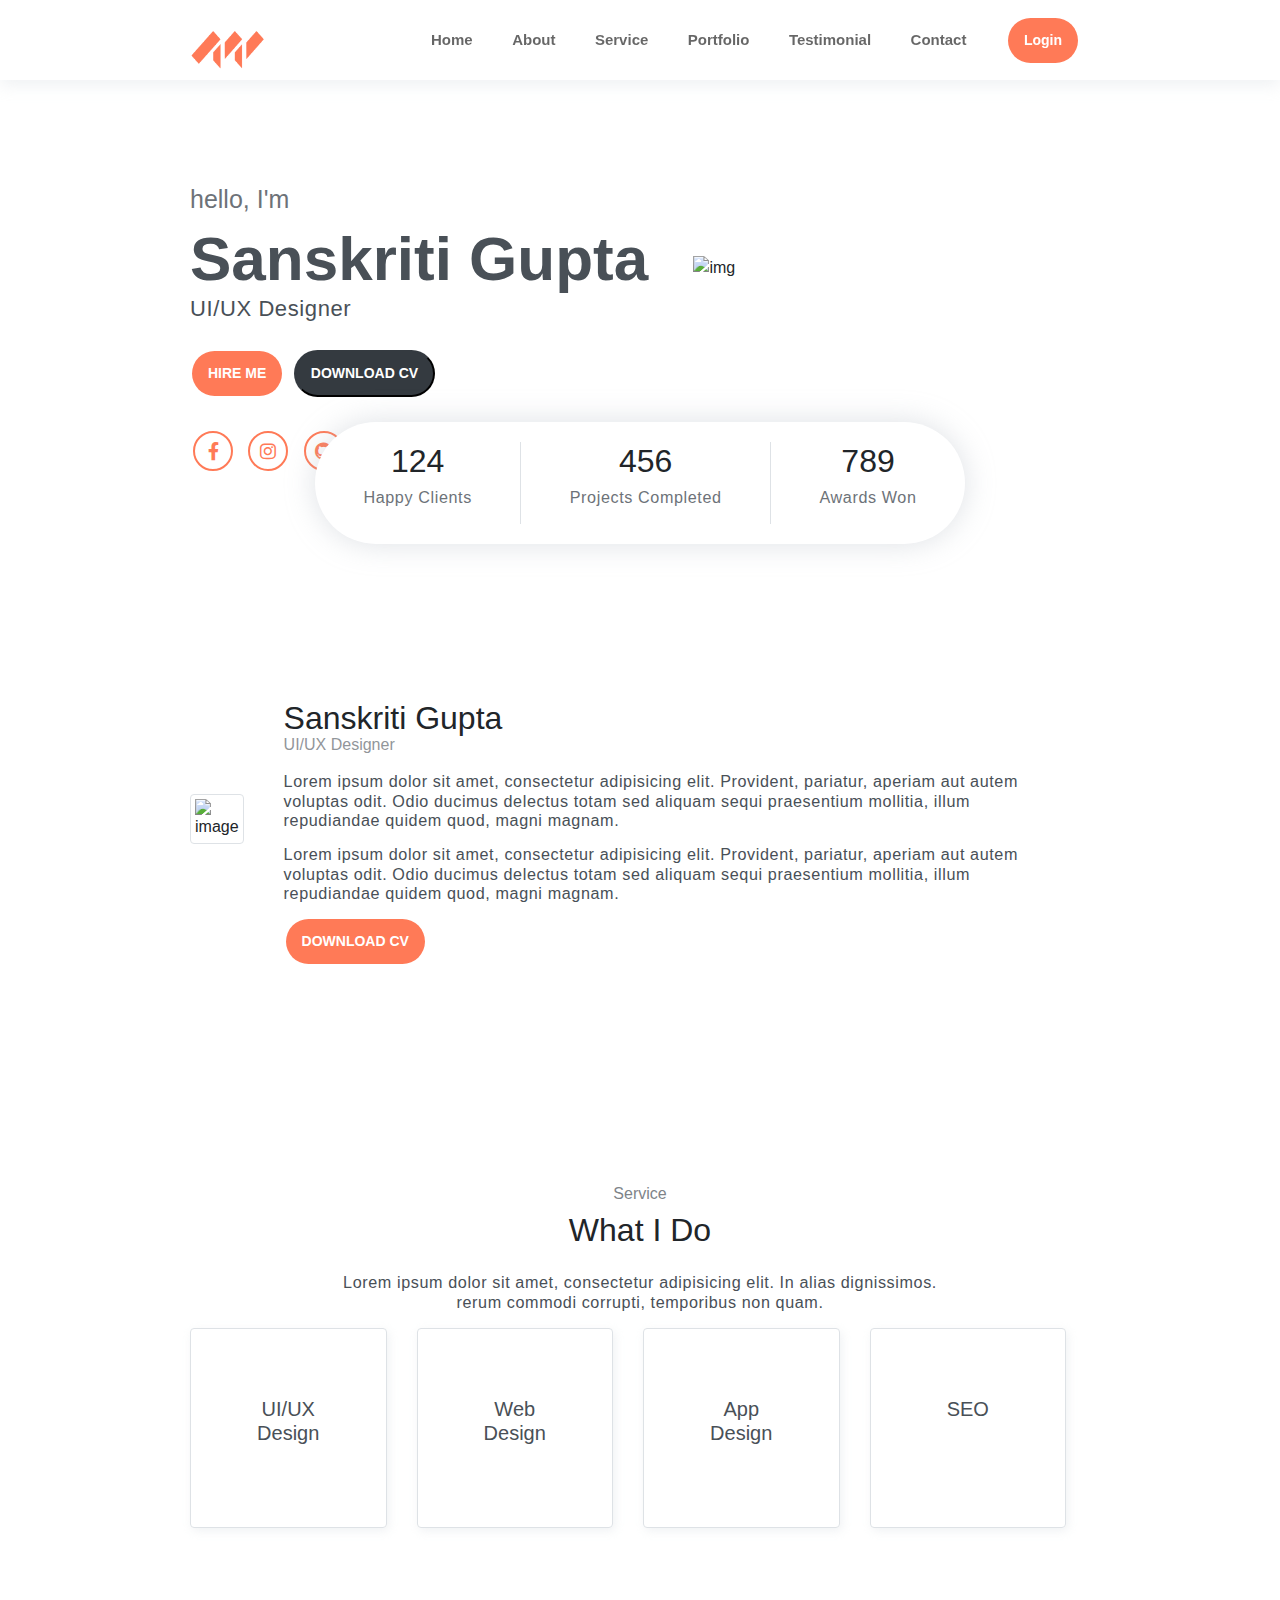
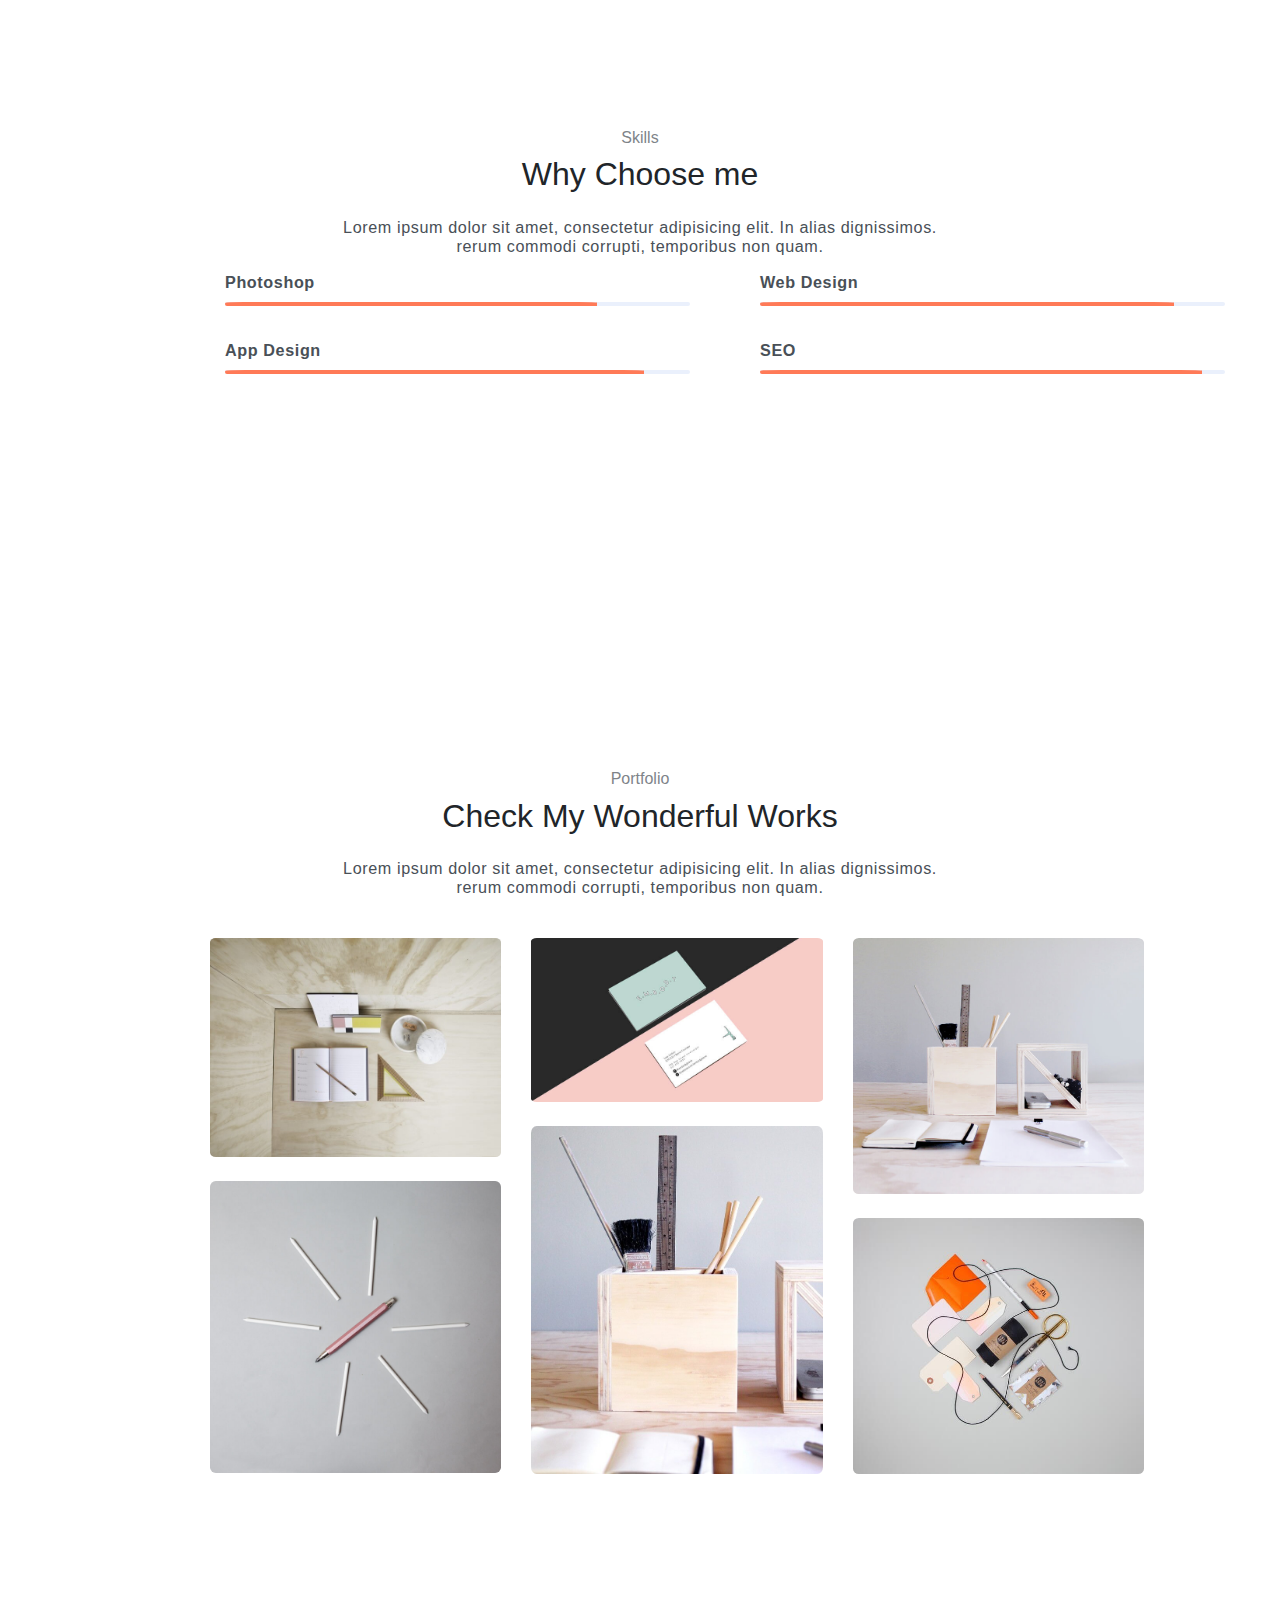
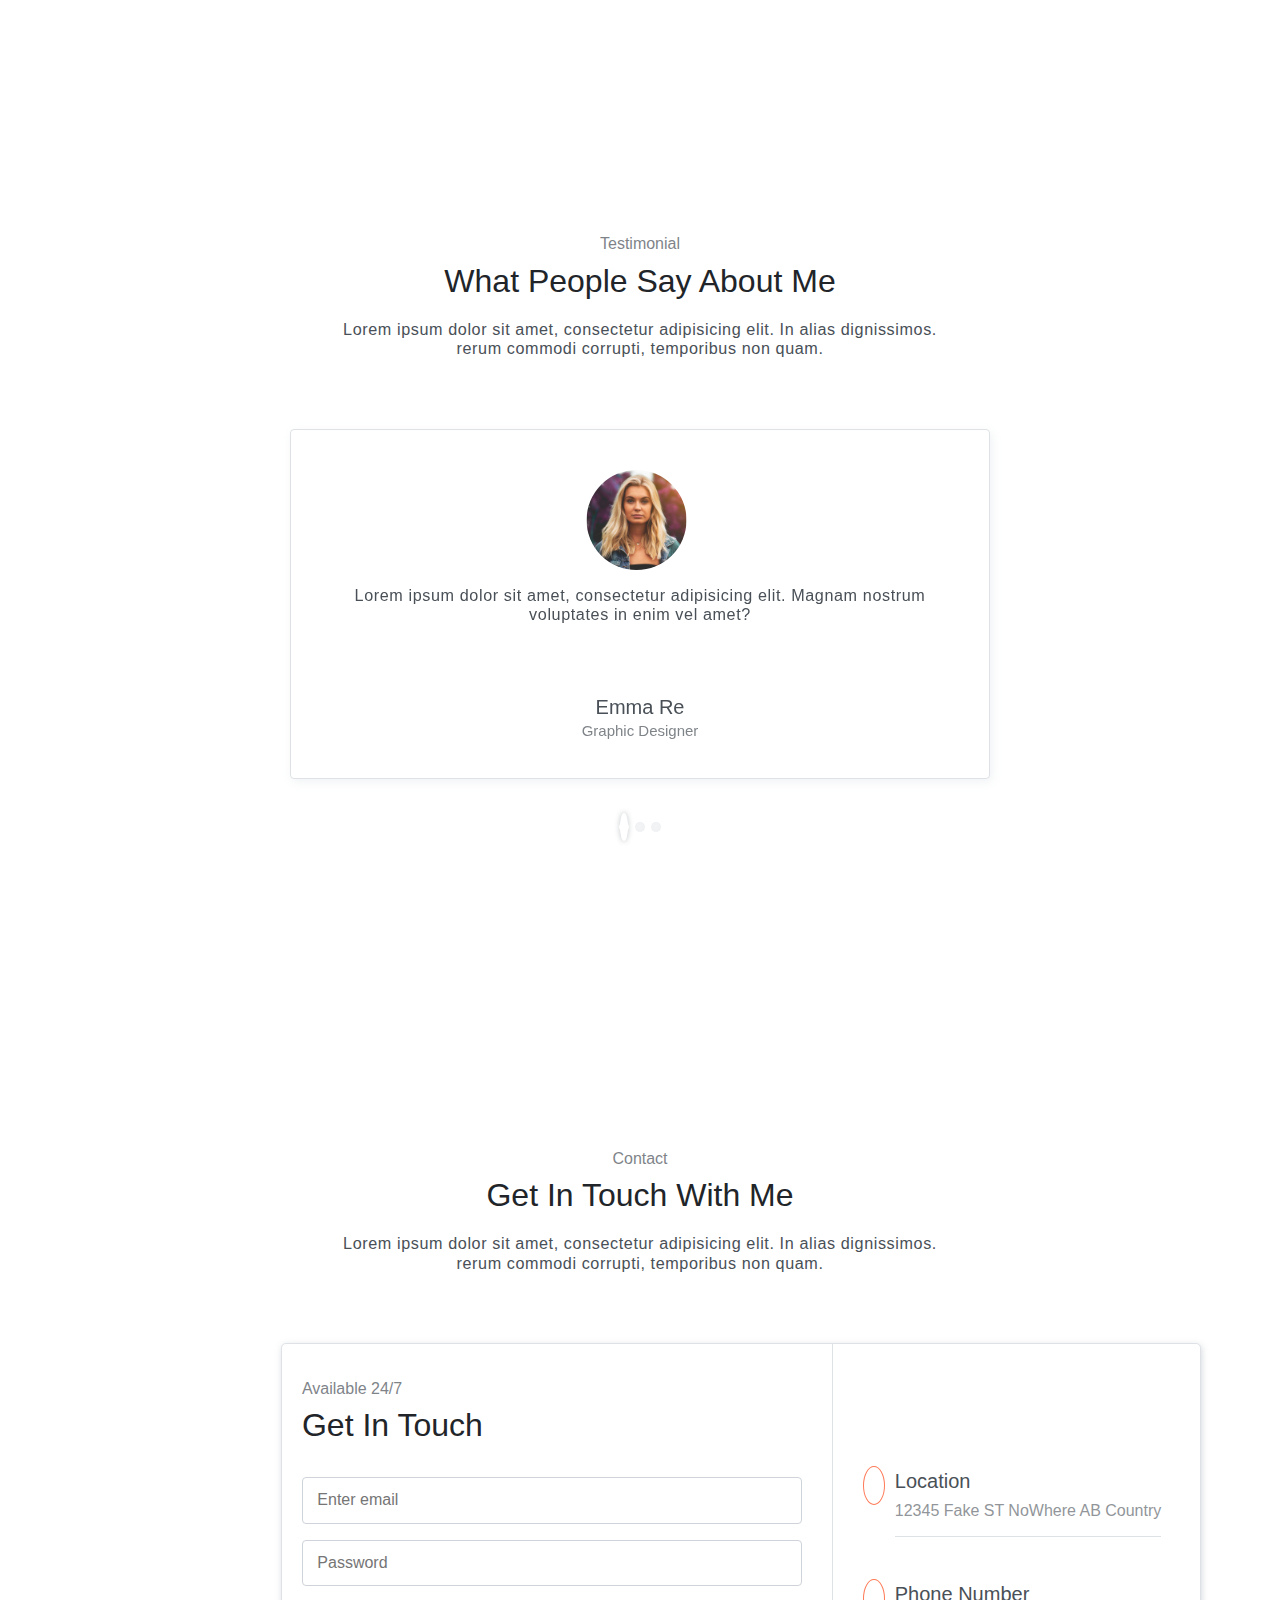
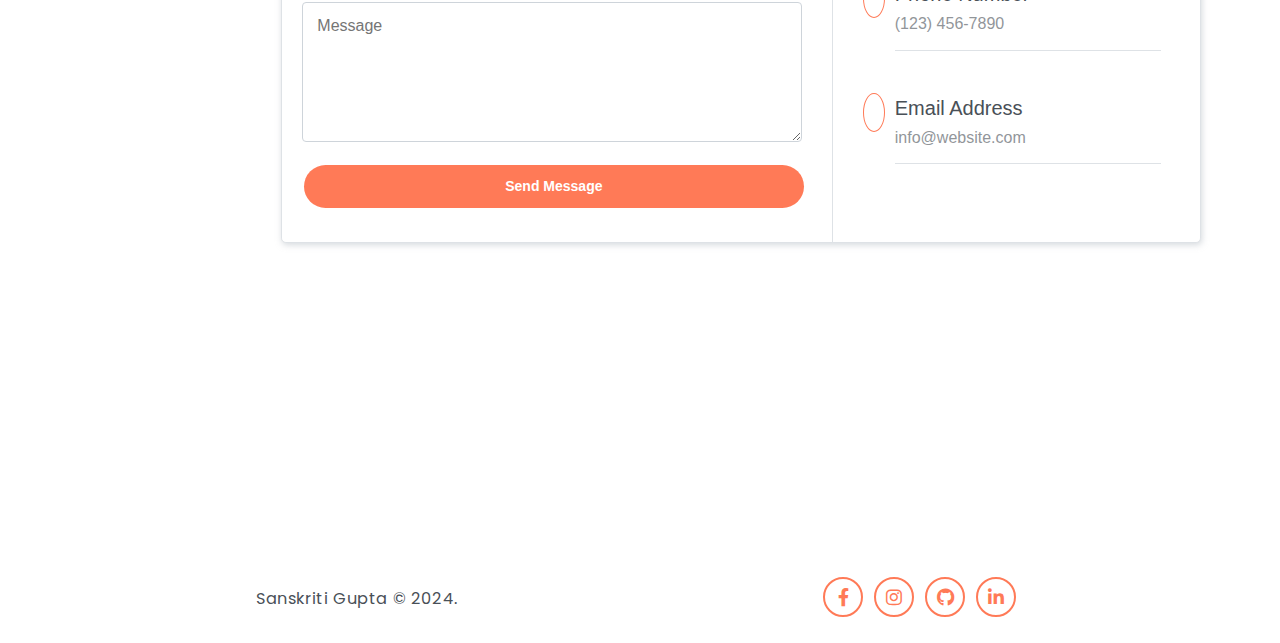
==== index.html @ a4358831 "Add files via upload" ====
<!DOCTYPE html>
<html lang="en">
    <head>
        <meta charset="UTF-8">
        <meta name="viewport" content="width=device-width, initial-scale=1.0">
        <title>Home</title>
        <link rel="stylesheet" href="styles.css">
        <link rel="stylesheet" href="https://cdnjs.cloudflare.com/ajax/libs/font-awesome/6.0.0-beta3/css/all.min.css">
        <link rel="stylesheet" href="themify-icons/css/themify-icons.css">             
        <link rel="stylesheet" href="https://stackpath.bootstrapcdn.com/bootstrap/4.5.2/css/bootstrap.min.css">
        <link rel="stylesheet" href="https://fonts.googleapis.com/css2?family=Poppins:wght@400;700&display=swap">
    </head>

    <body id="home">
        <!--navbar-->
        <header class="nav fixed-top box">
            <div id="container">
                <a href="#">
                    <img id="logo" alt="logo" src="logo.png">
                </a> 
                <nav id="navbar">
                    <ul>
                        <li><a  href="#home">Home</a></li>
                        <li><a id="nav-link" href="#about">About</a></li>
                        <li><a id="nav-link" href="#service">Service</a></li>
                        <li><a id="nav-link" href="#portfolio">Portfolio</a></li>
                        <li><a id="nav-link" href="#testimonial">Testimonial</a></li>
                        <li><a id="nav-link" href="#contact">Contact</a></li>
                        <li><a id="nav-link" href="login"><button id="button">Login</button></a></li>
                    </ul>
                </nav>
            </div>
        </header>

        <div class="header" class="home navbar">
            <div id="container">
                <div id="infos">
                    <h6 id="subtitle">hello, I'm<br></h6>
                    <h1 id="name">Sanskriti Gupta<br></h1>
                    <p id="occupation" style="text-align: left;">UI/UX Designer</p>

                    <div id="buttons-home">
                        <button id="button"><a href="#" style="text-decoration: none;">HIRE ME</a></button>
                        <button id="download"><a href="#" style="text-decoration: none;">DOWNLOAD CV</a></button>
                    </div>
                    <div id="socials">
                        <a class="social-item" href="https://www.facebook.com" target="_blank"><i class="fab fa-facebook-f"></i></a>
                        <a class="social-item" href="https://www.instagram.com" target="_blank"><i class="fab fa-instagram"></i></a>
                        <a class="social-item" href="https://www.github.com" target="_blank"><i class="fab fa-github"></i></a>
                        <a class="social-item" href="https://www.linkedin.com" target="_blank"><i class="fab fa-linkedin-in"></i></a>
                    </div>
                </div>

                <div id="man">
                    <img src="C:\Users\sansk\OneDrive\Desktop\portfolio\man.svg" alt="img">
                </div>
            </div>

            <div id="widgets">
                <div id="widget-item">
                    <h2>124</h2>
                    <p style="opacity: 0.8;">Happy Clients</p>
                </div>

                <div id="widget-item">
                    <h2>456</h2>
                    <p style="opacity: 0.8;">Projects Completed</p>
                </div>

                <div id="widget-item">
                    <h2>789</h2>
                    <p style="opacity: 0.8;">Awards Won</p>
                </div>
            </div>
        </div>    

        <!--abput section-->
        <section id="about" class="section">
            <div id="container-about">
                <img id="my-pic" src="C:\Users\sansk\Downloads\cute cat.jpeg" alt="image">
                <div id="intro">
                    <h2>Sanskriti Gupta</h2>
                    <h6>UI/UX Designer</h6>
                    <p id="para">Lorem ipsum dolor sit amet, consectetur adipisicing elit. Provident, pariatur, aperiam aut autem
                         voluptas odit. Odio ducimus delectus totam sed aliquam sequi praesentium mollitia, illum repudiandae quidem quod, magni magnam.<br></p>
                    <p id="para">Lorem ipsum dolor sit amet, consectetur adipisicing elit. Provident, pariatur, aperiam aut autem
                         voluptas odit. Odio ducimus delectus totam sed aliquam sequi praesentium mollitia, illum repudiandae quidem quod, magni magnam.</p>
                    <button id="button">DOWNLOAD CV</button>
                </div>
            </div>
           
        </section>

        <!--service section-->
        <section id="service">
            <h6 id="subtitle-two" style="text-align:center">Service</h6>
            <h2>What I Do</h2>
            <p>Lorem ipsum dolor sit amet, consectetur adipisicing elit. In alias dignissimos.<br>
                rerum commodi corrupti, temporibus non quam.</p>
                <div id="container-service">
                    <div class="design-card">
                        <i class="design-logo ti-crown"></i>
                        <h5>UI/UX Design</h5>
                    </div>
                
                    <div class="design-card">
                        <i class="design-logo ti-desktop"></i>
                        <h5>Web Design</h5>
                    </div>
                
                    <div class="design-card">
                        <i class="design-logo ti-mobile"></i>
                        <h5>App Design</h5>
                    </div>
                
                    <div class="design-card">
                        <i class="design-logo ti-bar-chart"></i>
                        <h5>SEO</h5>
                    </div>
                </div>
                
            <h6 id="subtitle-two" style="text-align:center">Skills</h6>            
            <h2>Why Choose me</h2>
            <p id="why-choose">Lorem ipsum dolor sit amet, consectetur adipisicing elit. In alias dignissimos.<br>
                rerum commodi corrupti, temporibus non quam.</p>
            <!--progress bar-->
            <div id="row-one">
                <div id="photoshop">
                    <p>Photoshop</p>
                    <div class="progress-container">
                        <div class="progress-bar-one"></div>
                    </div>
                </div>
                <div id="webdesign">
                    <p>Web Design</p>
                    <div class="progress-container">
                        <div class="progress-bar-two"></div>
                    </div>
                </div>                
            </div>
            <div id="row-two">
                <div id="appdesign">
                    <p>App Design</p>
                    <div class="progress-container">
                        <div class="progress-bar-three"></div>
                    </div>
                </div>
                <div id="seo-2">
                    <p>SEO</p>
                    <div class="progress-container">
                        <div class="progress-bar-four"></div>
                    </div>
                </div> 
            </div>
        </section>

        <!--portfolio section-->
        <section id="portfolio">
            <h6 id="subtitle-two" style="text-align:center">Portfolio</h6>
            <h2>Check My Wonderful Works</h2>
            <p>Lorem ipsum dolor sit amet, consectetur adipisicing elit. In alias dignissimos.<br>
                rerum commodi corrupti, temporibus non quam.</p>
            
            <div id="row">
                <div id="col-one">
                    <img id="pic-one" src="folio-1.jpg">
                    <img id="pic-two" src="folio-2.jpg">
                </div>
                <div id="col-two">
                    <img id="pic-three" src="folio-3.jpg">
                    <img id="pic-four" src="folio-4.jpg">
                </div>
                <div id="col-three">
                    <img id="pic-five" src="folio-5.jpg">
                    <img id="pic-six" src="folio-6.jpg">
                </div>
            </div>
        </section>

        <!--Testimonial Section-->
        <section id="testimonial">
            <h6 id="subtitle-two" style="text-align: center;">Testimonial</h6>
            <h2>What People Say About Me</h2>
            <p>Lorem ipsum dolor sit amet, consectetur adipisicing elit. In alias dignissimos.<br>
                rerum commodi corrupti, temporibus non quam.</p>
            <div id="feedback-box">
                <div id="carouselExampleIndicators" class="carousel slide" data-ride="carousel">
                    <!--Indicators-->
                    <ol class="carousel-indicators">
                        <li data-target="#carouselExampleIndicators" data-slide-to="0" class="active"></li>
                        <li data-target="#carouselExampleIndicators" data-slide-to="1"></li>
                        <li data-target="#carouselExampleIndicators" data-slide-to="2"></li>
                    </ol>  
                    <!-- Wrapper for slides -->
                    <div class="carousel-inner">
                        <div class="carousel-item active">
                            <img class="d-block" src="avatar-1.jpg" alt="First slide">
                            <p>Lorem ipsum dolor sit amet, consectetur adipisicing elit. Magnam nostrum<br>
                            voluptates in enim vel amet?</p>
                            <h5 style="text-align: center;">Emma Re</h5>
                            <h6 id="subtitle-two" style="text-align: center;">Graphic Designer</h6> 
                        </div>
                        <div class="carousel-item">
                            <img class="d-block" src="avatar-2.jpg" alt="Second slide">
                            <p>Lorem ipsum dolor sit amet, consectetur adipisicing elit. Magnam nostrum<br>
                                voluptates in enim vel amet?</p>
                            <h5 style="text-align: center;">James Bert</h5>
                            <h6 id="subtitle-two" style="text-align: center;">Web Designer</h6> 

                        </div>
                        <div class="carousel-item">
                            <img class="d-block" src="avatar-3.jpg" alt="Third slide">
                            <p>Lorem ipsum dolor sit amet, consectetur adipisicing elit. Magnam nostrum<br>
                                voluptates in enim vel amet?</p>
                            <h5 style="text-align: center;">Michael Abra</h5>
                            <h6 id="subtitle-two" style="text-align: center;">Web Developer</h6>
                        </div>
                    </div>
                    <!--Controls-->
                    <a class="carousel-control-prev" href="#carouselExampleIndicators" role="button" data-slide="prev">
                        <span class="carousel-control-prev-icon" aria-hidden="true"></span>
                        <span class="sr-only">Previous</span>
                    </a>
                    <a class="carousel-control-next" href="#carouselExampleIndicators" role="button" data-slide="next">
                        <span class="carousel-control-next-icon" aria-hidden="true"></span>
                        <span class="sr-only">Next</span>
                    </a>
                 </div>
            </div>
        </section>

        <section id="contact">
            <div id="contact-container">
                <h6 id="subtitle-two" style="text-align: center;">Contact</h6>
                <h2>Get In Touch With Me</h2>
                <p>Lorem ipsum dolor sit amet, consectetur adipisicing elit. In alias dignissimos.<br>
                    rerum commodi corrupti, temporibus non quam.</p>
                <div id="two-boxes">
                    <div id="contact-form">
                        <h6 id="subtitle-two">Available 24/7</h6>
                        <h2 style="text-align: left;">Get In Touch</h2>
                        <form id="application-form">
                            <div class="form-group">
                                <label for="email"></label><br>
                                <input type="text" id="email" name="Email" required placeholder="Enter email">
                            </div>                    
                            <div class="form-group">
                                <input type="password" id="password" name="Password" required placeholder="Password">
                            </div>
                            <div class="form-group">
                                <textarea type="text" id="msg" name="Message" required placeholder="Message"></textarea>
                            </div>
                            <button id="button">Send Message</button>
                        </form>
                    </div>

                    <div id="location-box">

                        <div id="row-part-2">
                            <div>
                                <i class="location-logo ti-location-pin"></i>
                            </div>
                            <div id="sec">
                                <h5 id="text">Location</h5>
                                <h6 id="subtitle-two" style="font-weight: 400; opacity:0.6;">12345 Fake ST NoWhere AB Country</h6>
                            </div>      
                        </div>

                        <div id="row-part-2">
                            <div>
                                <i class="location-logo ti-mobile"></i>
                            </div>
                            <div id="sec">
                                <h5 id="text">Phone Number</h5>
                                <h6 id="subtitle-two" style="font-weight: 400; opacity:0.6;">(123) 456-7890</h6>
                            </div>      
                        </div>

                        <div id="row-part-2">
                            <div>
                                <i class="location-logo ti-email"></i>
                            </div>
                            <div id="sec">
                                <h5 id="text">Email Address</h5>
                                <h6 id="subtitle-two" style="font-weight: 400; opacity:0.6;">info@website.com</h6>
                            </div>      
                        </div>
                    </div>
                </div>
            </div>
                
            <div id="map">
                <iframe src="https://snazzymaps.com/embed/61257"></iframe>
            </div>    
        </section> 
        <footer id="footer">
            <div id="container">
                <p id="copyright"> Sanskriti Gupta &copy; 2024.</p>
            </div>
            <div id="socials">
                <a class="social-item" href="https://www.facebook.com" target="_blank"><i class="fab fa-facebook-f"></i></a>
                <a class="social-item" href="https://www.instagram.com" target="_blank"><i class="fab fa-instagram"></i></a>
                <a class="social-item" href="https://www.github.com" target="_blank"><i class="fab fa-github"></i></a>
                <a class="social-item" href="https://www.linkedin.com" target="_blank"><i class="fab fa-linkedin-in"></i></a>
            </div>
        </footer>
        <!-- jQuery, Popper.js, and Bootstrap JS -->
        <script src="https://code.jquery.com/jquery-3.5.1.slim.min.js"></script>
        <script src="https://cdn.jsdelivr.net/npm/@popperjs/core@2.5.3/dist/umd/popper.min.js"></script>
        <script src="https://stackpath.bootstrapcdn.com/bootstrap/4.5.2/js/bootstrap.min.js"></script>
    </body>
</html>
---- styles.css ----
*{
    box-sizing: border-box;
    padding: 0;
    margin: 0;
}
html{
    scroll-behavior: smooth;
}
body{
    background-color: #ffffffdf;
    font-family: -apple-system, BlinkMacSystemFont, "Segoe UI", Roboto, "Helvetica Neue", Arial, "Noto Sans", sans-serif, "Apple Color Emoji", "Segoe UI Emoji", "Segoe UI Symbol", "Noto Color Emoji";
    scroll-behavior: smooth;
    font-weight: 400;
    color: #495057;
    overflow-x: hidden;
}
::-webkit-scrollbar{
    width: 9px;
}
::-webkit-scrollbar-track{
    background-color: #dee2e6;
}
::-webkit-scrollbar-thumb{
    background: #707b85;
    border-radius: 10px;
}
a{
    color: #ff7a57;
    text-decoration: none;
    background-color: transparent;
}
#logo{
    width: 75px;
    height: 48px;
}
.nav{
    padding: 18px 0 0 0;
    min-height: 80px;
    -webkit-transition: all 0.3s;
    transition: all 0.3s;
    background: #fff;
}
.fixed-top{
    position: fixed;
    top: 0;
    right: 0;
    left: 0;
    z-index: 1030;
}
header{
    width: 100%;
    display: flex;
    justify-content: space-evenly;
}
#fixed-top{
    position: fixed;
    top: 0;
    right: 0;
    left: 0;
    z-index: 1030;
}

.box{
    box-shadow: 0 6px 15px rgba(206, 212, 218, 0.3);
}

#home{
    margin-top: 64px;
}
#container {
    width: 90%;
    height: 100%;
    padding-right: 10px;
    padding-left: 10px;
    margin-right: 180px;
    margin-left: 180px;
    /* padding-right: 15px;
    padding-left: 15px;
    margin-right: auto;
    margin-left: auto; */
    display: flex; 
    align-items: center;
    justify-content: space-between; 
    white-space: nowrap;
}
/* @media (min-width: 992px) {
    #container {
        max-width: 960px;
    }
}

@media (min-width: 768px) {
    #container {
        max-width: 720px;

    }
}
@media (max-width: 576px) {
    #container {
        max-width: 540px;
        
    }
}
@media (min-width: 1200px) {
    #container {
      max-width: 1140px;

    }
  }
  @media (max-width: 991.98px) {
    .header #container {
        -webkit-box-pack: center;
        -webkit-justify-content: center;
        -ms-flex-pack: center;
        justify-content: center;
    }
} */


#navbar {   
    display: flex; /* Use flexbox for layout */
}
#navbar li {
    margin-right: 20px; /* Adjust spacing between menu items */
    list-style: none;
    display: inline;
    justify-content: space-between;
}

#navbar li:last-child {
    margin-right: 0; /* Remove margin from last item */
}

#navbar li a {
    font-size: 15px;
    font-weight: bold;
    color: rgba(0, 0, 0, 0.6);
    text-decoration: none; /* Remove underline */
    padding: 10px; /* Adjust padding as needed */
    border-radius: 5px; /* Rounded corners */
    transition: background-color 0.3s; /* Smooth transition for hover effect */
}

#navbar li a:hover {
    color: #ff7a57; /* Text color on hover */
}

#nav-link a:active{
    color: #ff7a57;
}


#button {
    background-color: #ff7a57; /* Transparent background for button */
    border: 1px solid transparent; /* White border */
    color: #fff; /* Text color of button */
    padding: 11px 15px; /* Adjust padding as needed */
    margin: 0 2px;
    text-decoration: none; /* Remove underline */
    transition: background-color 0.3s, color 0.3s; /* Smooth transition for hover effect */    
    cursor: pointer;
    font-size: 14px;
    font-weight: bold;
    border-radius: 50px;
}
#button:hover {
    cursor: pointer;
    background-color: #ff5c31;
    border-color: #ff5224;    
    color: white; 
}
#buttons-home{
    margin-top: 18px;
}
#buttons-home a{
    color: #fff;
}
#download{
    cursor: pointer;
    font-size: 14px;
    font-weight: bold;
    border-radius: 50px;
    background-color: #343a40;
    border-color: #343a40;
    padding: 11px 15px;
}
#download:hover{
    cursor: pointer;
    background-color: #000000;  
    color: white; 
}

#subtitle{
    font-size: 25px;
    font-weight: 500;
    opacity: 0.8;
}
#name{
    margin: 0;
    font-weight: bolder;
    font-size: 62px;
}
#info p{
    margin-top: -2px;
}
#occupation{
    font-size: 22px;
    margin-bottom: 12px;
    letter-spacing: .6px;
}
h1,h1,h3,h4,h5,h6, p{
    line-height: 1.2;
    color: #495057;
}

#navbar ul {
    list-style-type: none;
    padding: 0;
}

#navbar ul li {
    display: inline;
    margin-right: 15px;
}
.nav-link {
    text-decoration: none;
    color: black;
    transition: color 0.3s;
}

.nav-link.active {
    color: #ff7a57;
}

.fab {
    font-size: 18px;
    width: 30px;
    border-radius: 50%;
    line-height: 1; /* Ensure line-height doesn't affect centering */
}
#socials{
    margin-top: 24px;
}
.social-item {
    display: inline-flex; /* Use inline-flex to keep them inline */
    justify-content: center;
    align-items: center;
    margin: 0 3px;
    color: #ff7a57;
    font-size: 24px;
    line-height: 40px;
    text-decoration: none !important;
    width: 40px; /* Diameter of the round icon box */
    height: 40px; /* Diameter of the round icon box */
    line-height: 40px;
    border-color: #ff7a57;
    border: 2px solid #ff7a57;
    border-radius: 50%;
    text-align: center;
    transition: background-color 0.3s, color 0.3s;
}
.social-item i {
    display: flex;
    justify-content: center;
    align-items: center;
    width: 100%;
    height: 100%;
  }
  
.social-item:hover {
    border: 1px solid #ff7a57;
    border-radius: 50%;
    color: #fff;
    background-color: #ff7a57;
    text-align: center;
}

#man{
    width: 100%;
    max-width: 620px;
    filter: (0 -4px 20px rgba(206, 212, 218, 0.4));
    margin-right: 250px;
    padding-left: 4%;
}
#man img{
    vertical-align: middle;
    width: 620px;
    height: 620px;
}

#widgets{
    /* position: relative;
    width: 45%;
    */
    position: relative;
    max-width: 650px;
    margin: 0 auto; 
    padding: 20px 0;
    width: 95%;
    margin-top: -50px;
    border-radius: 100px;
    display: flex;
    box-shadow: 0 0 30px rgba(173, 181, 189, 0.4);
    background-color: #fff;
    justify-content: space-between;
    align-items: center;
}
#widget-item{
    /* padding: 10px;
    margin:10px 20px; */
    flex-grow: 1;
    text-align: center;
}
#widgets #widget-item:not(:nth-child(3)) {
    border-right: 1px solid #dee2e6;
}
#widget-item{
    white-space: nowrap;
}
h2{
    text-align: center;
    font-weight: 500;
    font-size: calc(20px + (30 - 20) * ((100vw - 320px) / (1200 - 320)));
}

.section{
    position: relative;
    padding: 5rem 0;
}
#about{
    margin-top: 50px;
}
#container-about{
    width: 70%;
    height: 100%;
    padding-right: 10px;
    padding-left: 10px;
    margin-right: 180px;
    margin-left: 180px;
    display: flex; /* Use flexbox */
    justify-content: center; /* Center horizontally */
    align-items: center;
}
#my-pic{
    border-radius: 0.25rem;
    max-width: 20%;
    height: auto;
    padding: 0.25rem;
    background-color: #fff;
    border: 1px solid #dee2e6;
    border-radius: 0.25rem;
    margin-right: 16px;
}
#infos{
    margin-top: 120px;
    font-size: 34px;
    max-width: 100%;
}
#intro h2{
    text-align: left;
    margin-bottom: 8px;
    margin-top: 25px;
}
#intro{
    padding-left: 24px;
}

#intro h6{
    font-size: 16px;
    font-weight: 500;
    opacity: 0.6;
    margin-top: -10px;
    margin-bottom: 18px;
}
p{
    text-align: center;
    font-size: calc(14px + (16 - 14) * ((100vw - 320px) / (1200 - 320)));
    letter-spacing: .6px;
    margin-bottom: 28px;
}
#para{
    margin-bottom: 15px;
    text-align: left;
}
#subtitle-two{
    font-size: 16px;
    font-weight: 500;
    opacity: 0.7;   
}

#service{
    margin-top: 60px;
    margin-bottom: 100px;
}
#service h2, #portfolio h2{
    margin-bottom: 24px;
}

#container-service {
    width: 70%;
    padding-right: 10px;
    padding-left: 10px;
    margin-right: 180px;
    margin-left: 180px;
    display: flex; 
    justify-content: center; /* Center horizontally */
    text-align: center;
    gap: 30px;
}

.design-card i {
    display: block;
    font-size: 40px;
    margin-bottom: 18px;
    color: #ff7a57;
}

.design-card {
    border: 1px solid #dee2e6;
    border-radius: 0.25rem;
    -webkit-box-flex: 1;
    flex: 1 1 auto;
    width: 200px;
    height: 200px;
    padding: 50px 50px;
    box-shadow: 2px 3px 10px rgba(206, 212, 218, 0.3);
    margin-bottom: 200px;
    transition: all 0.3s;
}
.design-card:hover {
    background: #ff7a57;
    color: #fff;
}

.design-card:hover h5, 
.design-card:hover i {
    color: #fff;
}

h5 {
    font-size: 1.25em;
    font-weight: 500;
    margin-top: 10px;
}

.design-logo {
    font-size: 48px; 
    color: #ff7a57;
}


#row-one, #row-two{
    padding-left: 240px;
    display: flex;
    justify-content: flex-start;
    gap: 30px;
}
#photoshop, #webdesign, #appdesign, #seo-2{
    width: 500px;
    font-weight: 600;
    flex-wrap: wrap;
    margin-right: 55px;
    margin-left: -15px;
}
#photoshop p, #webdesign p, #appdesign p, #seo-2 p{
    text-align: left;
    margin-bottom:30px;
}
.progress-container {
    width: 100%;
    background: #eaf0fc;
    border-radius: 0.2rem;
    height: 4px;
    margin-bottom: 35px;
    overflow: hidden;
    margin-top: -20px;
}

.progress-bar-one {
    height: 10px;
    width: 80%;
    background-color: #ff7a57;
    border-radius: 5%;
    transition: width 0.5s ease;
}
.progress-bar-two {
    height: 10px;
    width: 89%;
    background-color: #ff7a57;
    border-radius: 5%;
    transition: width 0.5s ease;
}
.progress-bar-three {
    height: 10px;
    width: 90%;
    background-color: #ff7a57;
    border-radius: 5%;
}
.progress-bar-four {
    height: 10px;
    width: 95%;
    background-color: #ff7a57;
    border-radius: 5%;
    transition: width 0.5s ease;
}

#portfolio{
    margin-top: 200px;
    margin-bottom: 100px;
}
img {
    vertical-align: middle;
    border-style: none;
}
#row{
    display: flex;
    margin-left: 200px;
    width: 73%;   
    gap:10px;
}
#col-one, #col-two, #col-three{
    flex: 0 0 33.33333%;
    max-width: 100%;
    overflow: hidden;
    padding-right: 10px;
    padding-left: 10px;
}

#pic-one, #pic-two, #pic-three, #pic-four, #pic-five, #pic-six{
    position: relative;
    width: 100%;
    border-radius: 2%;
    margin-top: 24px;
    margin-right: 16px;
    object-fit:contain;
}

#testimonial{
    margin-top: 200px;
    margin-bottom: 100px;
}
#testimonial p, #contact p{
    margin-top: 20px;
    margin-bottom: 70px;
}

#feedback-box{
    border: 1px solid #dee2e6;
    background: #fff;
    box-shadow: 2px 3px 10px rgba(206, 212, 218, 0.3);
    /* overflow: hidden; */
    border-radius: 0.25rem;
    max-width: 700px;
    height: 350px;
    margin: 10px auto;
    padding: 20px 15px;
}
h3{
    margin-bottom: 3px;
    font-size: 20px;
    font-weight: 500;
    text-align: center;
}
ol{
    list-style-type: none;
}
.carousel-item img{
    width: 15%;    
    transform: translate(280%,20%);
    border-radius: 50%;
    object-fit: cover;
    margin-bottom: 36px;
}
#subtitle-two
.carousel-item h5{
    margin-top: 45px;
}
.carousel-item h6{
    margin-top: -5px;
    font-size: 15px !important;
    opacity: .8;
}
.carousel-item.active,
.carousel-item-next,
.carousel-item-prev {
  display: block;
}
.carousel-control-prev,
  .carousel-control-next {
    display: none !important;
  } 
#carouselExampleIndicators .carousel-indicators li {
    flex: 0 1 auto;
    cursor: pointer;
    border-radius: 50%;
    width: 10px;
    height: 10px;
    box-shadow: inset 1px 1px 10px rgba(173, 181, 189, 0.3), inset -1px -1px 7px rgba(173, 181, 189, 0.3);;
}
#carouselExampleIndicators .carousel-indicators.active {
    opacity: .1;
}
#carouselExampleIndicators .carousel-indicators li.active {
    box-shadow: 0 0 5px rgba(108, 117, 125, 0.3);
}
#carouselExampleIndicators .carousel-indicators {
    bottom: -110px;
    border: 20px;    
}
#two-boxes{
    margin: 30px 0 30px 18%;
    display: flex;
    border: 1px solid #dee2e6;
    box-shadow: 1px 2px 6px rgba(173, 181, 189, 0.5);
    border-radius: 0.3rem;
    background: #fff; 
    max-width: 1000px;
    height: 500px;
}
#contact-form{
    border-right: 1px solid #dee2e6;
    padding: 35px 30px 0 20px;
    width: 60%;
}

#application-form input, textarea{
    padding: 0.65rem 0.9rem;
    border: 1px solid #ced4da;
    border-radius: 0.25rem;    
    width: 100%;
    line-height: 1.5;
    height: calc(1.5em + 1.3rem + 2px);
    background-color: #fff;
}
textarea{
    height: 140px;
}

#application-form button {
    width: 100%;
    border: none;
    outline: none;
}
 #map {
    position: relative;
    bottom: 0;
    left: 0;
    width: 100%;
    z-index: -300;
    padding: 0px;
    border-width: 0px;
    margin: 0px;
    margin-top: -300px;
    overflow: hidden;
    touch-action: pan-x pan-y;
    cursor: url(https://maps.gstatic.com/mapfiles/openhand_8_8.cur), default;
    margin-bottom: -458px;
  }
    
  #map iframe {
    width: 100%;
    height: 500px;
    border: 0;
  }

#contact{
    margin-top: 200px;
    margin-bottom: 10px;
}
#location-box{
    padding: 130px 20px;
}
#row-part-2{
    display: flex;
    margin-bottom: 50px;
}
#text{
    margin-top: -5px;
}
#sec{
    border-bottom: 1px solid #dee2e6;
    padding-bottom: 8px;
    width: 100%;
}
.location-logo{
    color: #ff7a57;
    border-radius: 50%;
    border: 1px solid #ff7a57;
    padding: 10px;
    margin: 0 10px 10px 10px;
}
#footer{
    background-color: #fff;
    height: 90px;
    transform: translateY(490%);
    display: flex;
}
footer #copyright{
    margin: 45px 15%;
    font-family: 'Poppins', sans-serif;
}
footer #socials{
    display: flex;
    max-width: 210px;
    margin-left: auto;
    margin-right: 20%;
}
footer .social-item{
    margin-right: 8px;
}



/* Responsive styles */
@media (max-width: 768px) {
    #row{
        margin: 10px auto;
    }
    #logo{
        transform: translateX(40%);
    }
    .nav {
        flex-direction: column;
        align-items: flex-start;
    }

    #navbar {
        display: none;
    }

    .header {
        flex-direction: column;
    }

    #man img {
        width: 100%;
        height: auto;
    }
    #container-about{
        display: contents;
    }
    #my-pic{
        max-width:70%;
        padding-left: 20px;
    }
    #container-service {
        flex-direction: column;
    }

    .design-card {
        margin-bottom: 20px;
    }

    #row-one, #row-two {
        flex-direction: column;
        transform: translateX(-25%);
    }

    #row {
        flex-direction: column;
    }

    #row-part-2 {
        flex-direction: column;
        align-items: center;
    }
}

@media (max-width: 767.98px) {
    .header #widgets {
      padding: 10px;
      margin-top: -32px;
    }
    .header #widgets #widget-item h2 {
      font-size: 20px;
    }
    .header #widgets #widget-item p {
      font-size: 13px;
    }
  }
  

@media (max-width: 480px) {
    .nav {
        padding: 10px;
    }

    #navbar ul {
        gap: 5px;
    }

    #button {
        padding: 5px 10px;
    }

    .header {
        padding: 20px;
    }

    #container-service, #row-one, #row-two, #row {
        flex-direction: column;
        /* align-items: center; */
    }
    .design-card {
        width: 100%;
        margin-bottom: 15px;
    }

    #container-about, #two-boxes {
        flex-direction: column;
        /* align-items: center; */
    }

    #my-pic, #location-box {
        width: 100%;
        text-align: center;
    }

    #intro, #contact-form {
        width: 100%;
    }
}


@media (max-width: 991.98px) {
    #two-boxes{
        /* margin: 30px 0 30px 18%; */
        padding: 35px 0 0 20px;
        width: 80%;
        display: flex;
        border: 1px solid #dee2e6;
        box-shadow: 1px 2px 6px rgba(173, 181, 189, 0.5);
        border-radius: 0.3rem;
        background: #fff; 
        height: 500px;
    }
    #contact {
      -webkit-box-orient: vertical;
      -webkit-box-direction: normal;
      -webkit-flex-direction: column;
          -ms-flex-direction: column;
              flex-direction: column;
      
    }
    #contact #contact-form {
      margin: 0 0 20px 0;
      padding: 0;
      border-right: 0;
    }
    #contact #location-box {
      display: none;
    }
    #contact-container{
        margin: 20px auto;
    }
  }
  
  #contact-container{
    width: 90%;
    height: 100%;
    padding-right: 15px;
    padding-left: 15px;
    margin-right: auto;
    margin-left: auto; 
    white-space: nowrap;
  }


  @media (max-width: 768px) {
    #infos {
        padding-left: 1.5rem !important;
    }
}

@media (max-width: 768px) {
    #infos {
        -webkit-box-flex: 0;
        -webkit-flex: 0 0 75%;
        -ms-flex: 0 0 75%;
        flex: 0 0 75%;
        max-width: 75%;
    }
}

section {
    position: relative;
    padding: 5rem 0;
}
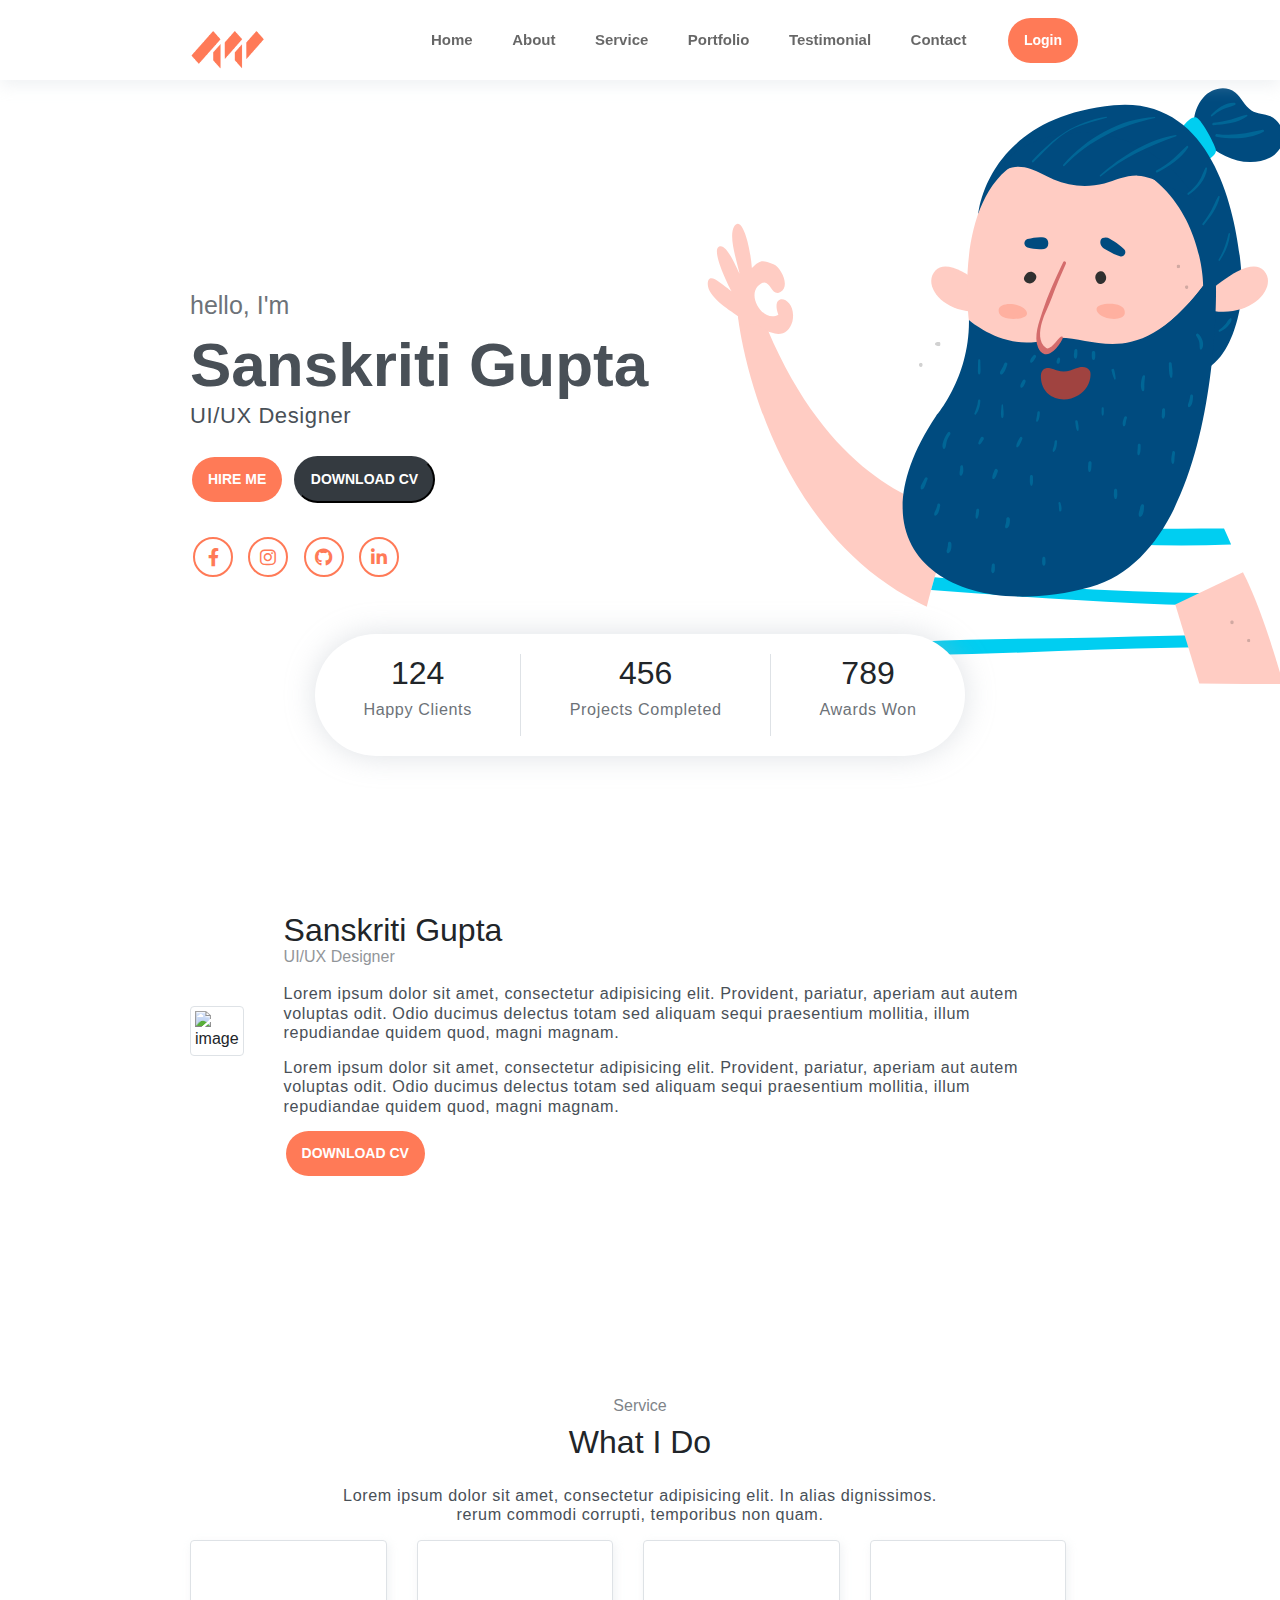
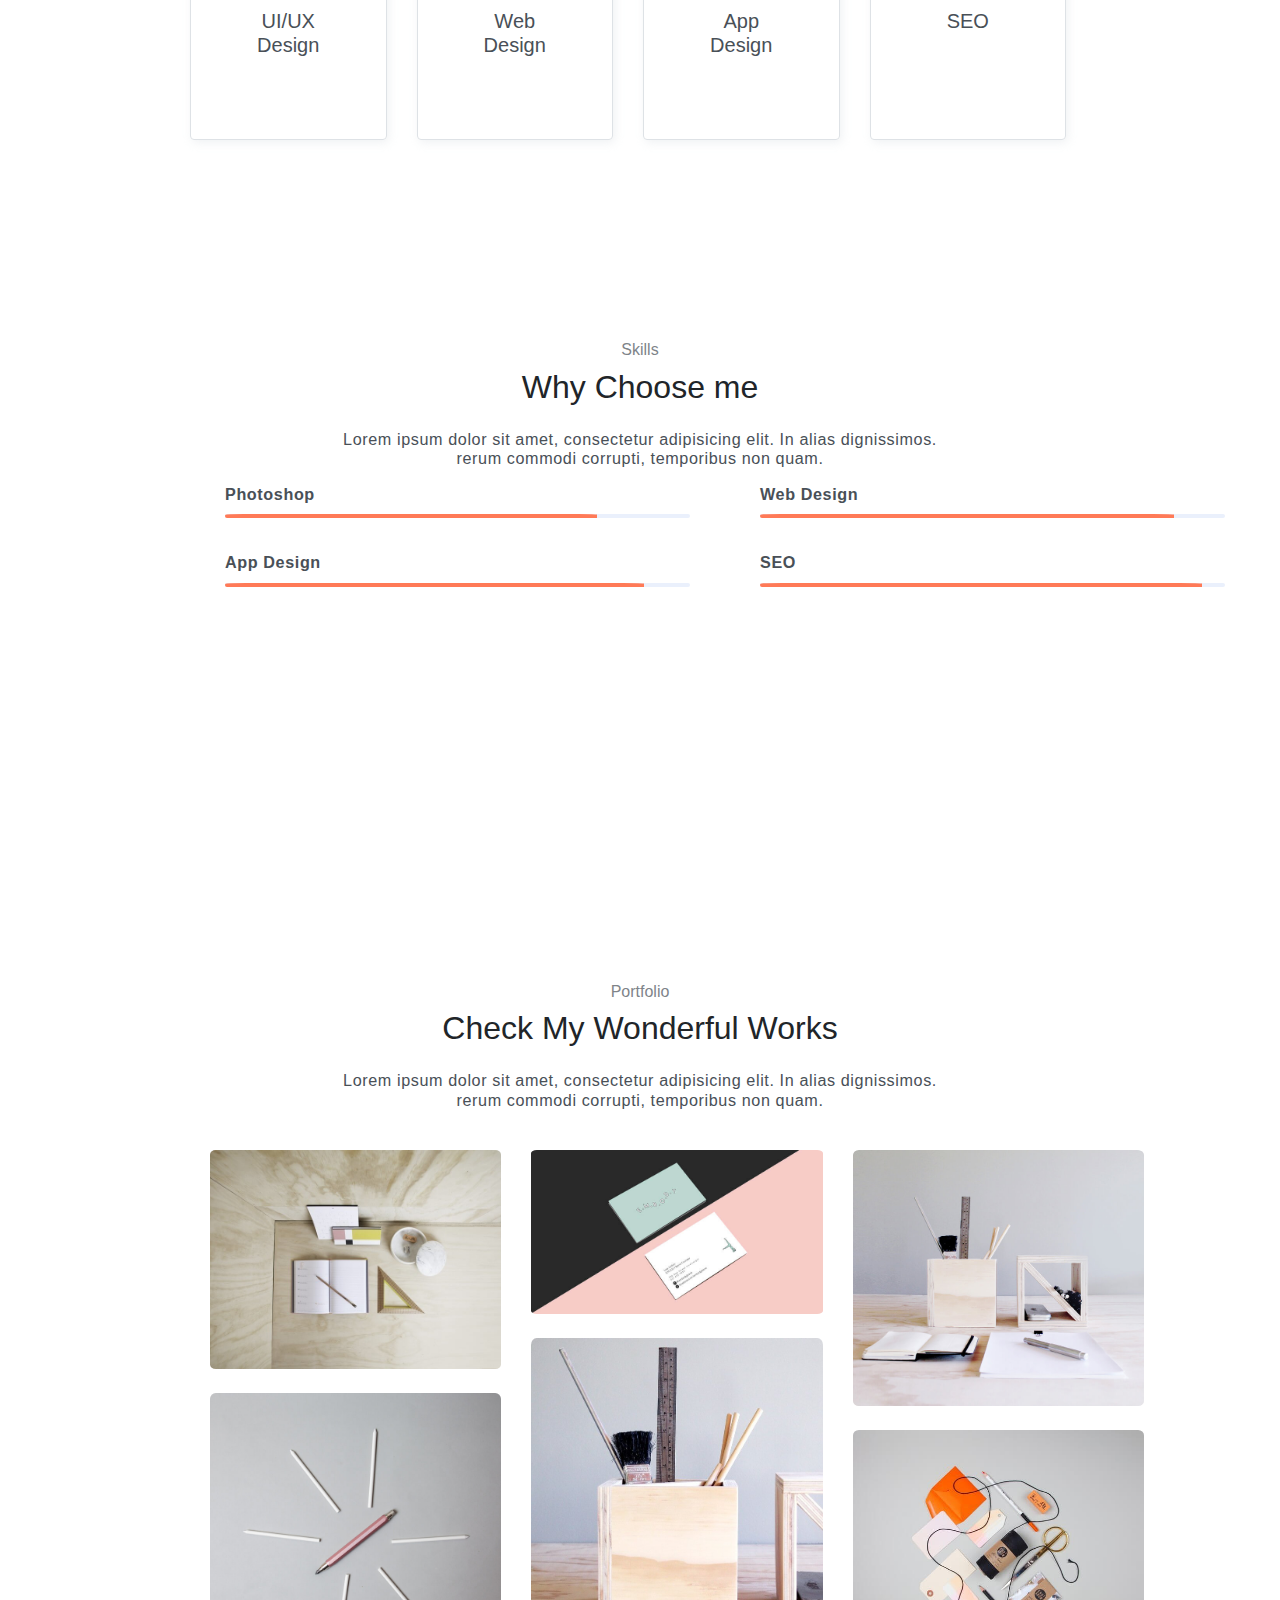
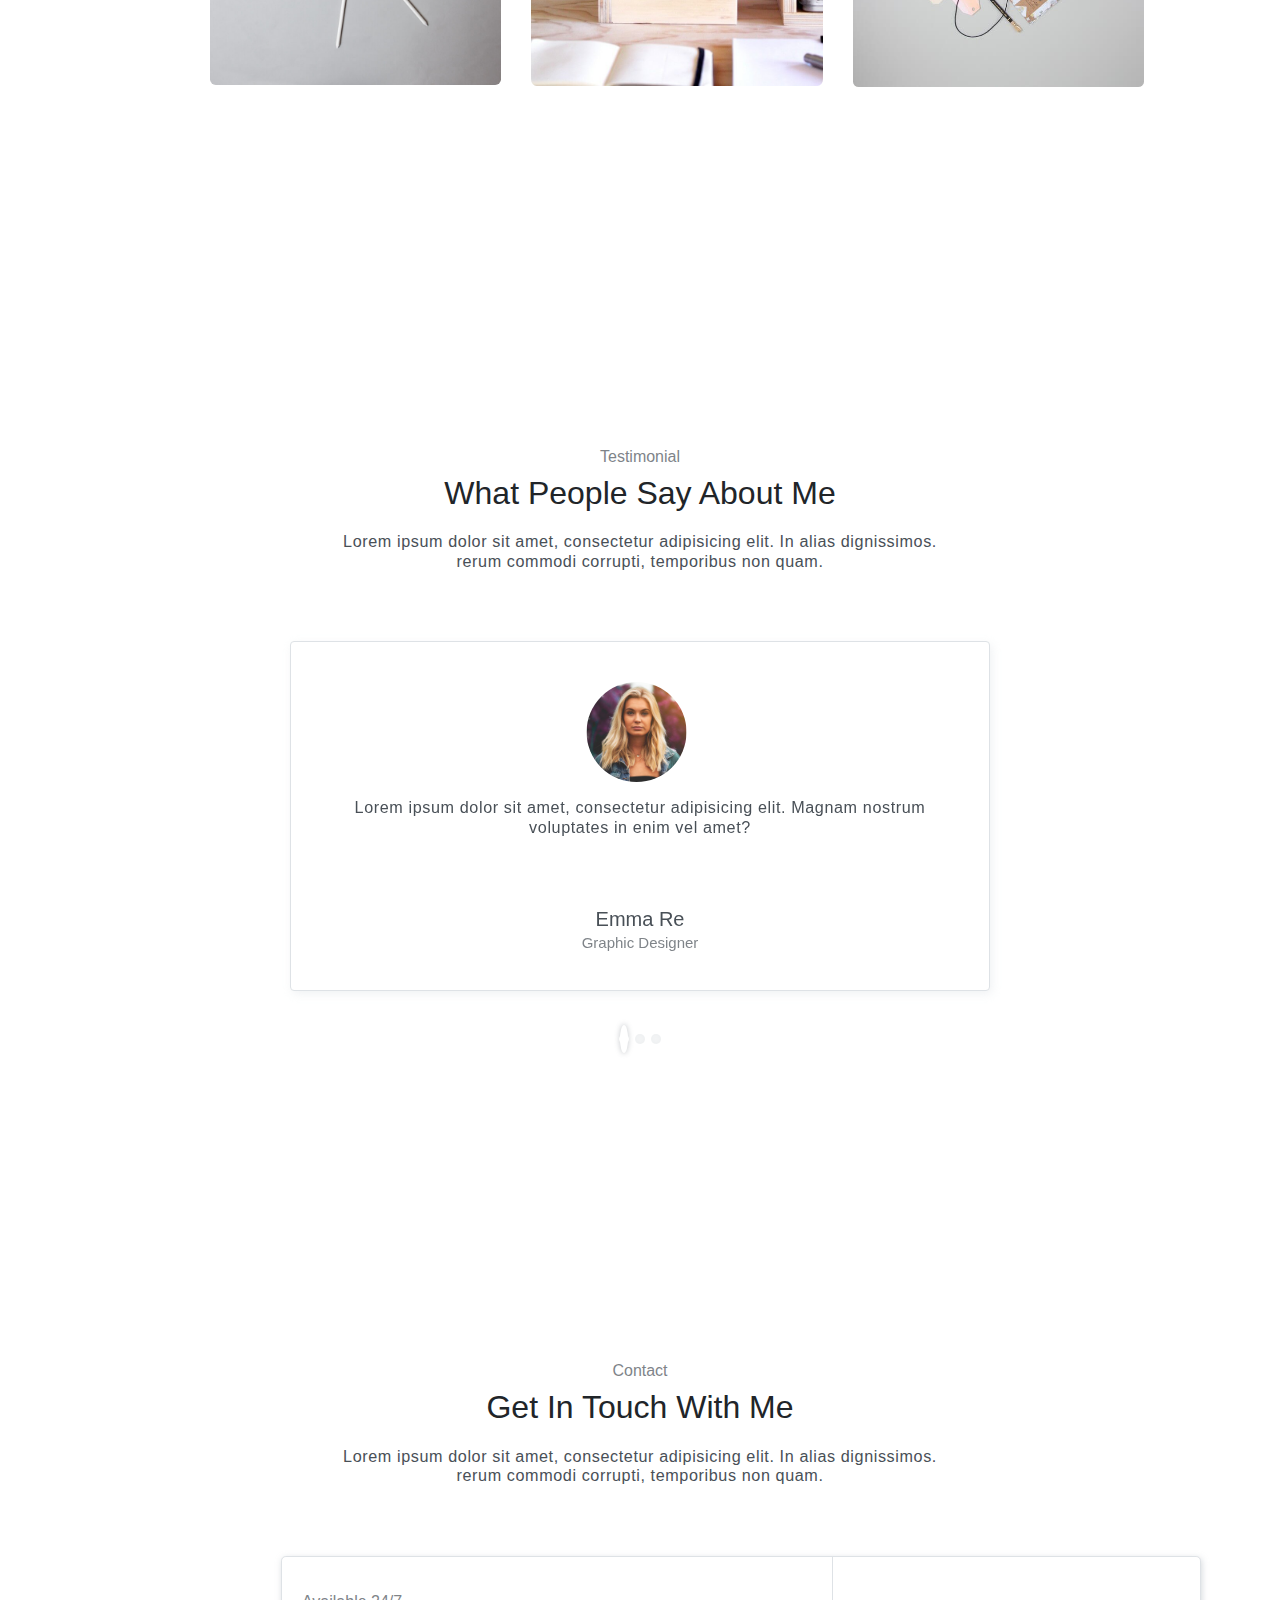
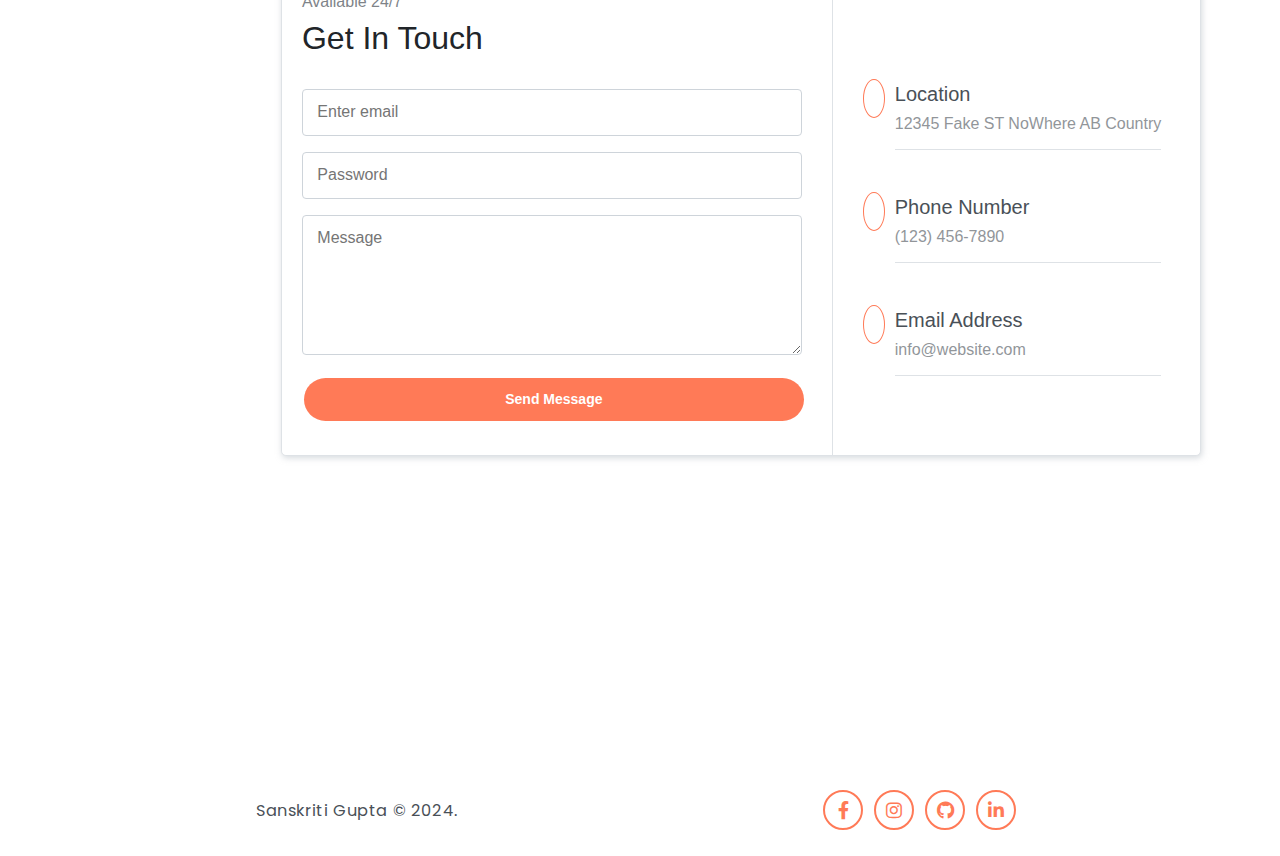
==== commit fb11cf86: "Update index.html" ====
--- a/index.html
+++ b/index.html
@@ -52,7 +52,7 @@
                 </div>
 
                 <div id="man">
-                    <img src="C:\Users\sansk\OneDrive\Desktop\portfolio\man.svg" alt="img">
+                    <img src="man.svg" alt="img">
                 </div>
             </div>
 
@@ -77,7 +77,7 @@
         <!--abput section-->
         <section id="about" class="section">
             <div id="container-about">
-                <img id="my-pic" src="C:\Users\sansk\Downloads\cute cat.jpeg" alt="image">
+                <img id="my-pic" src="cute cat.jpeg" alt="image">
                 <div id="intro">
                     <h2>Sanskriti Gupta</h2>
                     <h6>UI/UX Designer</h6>
